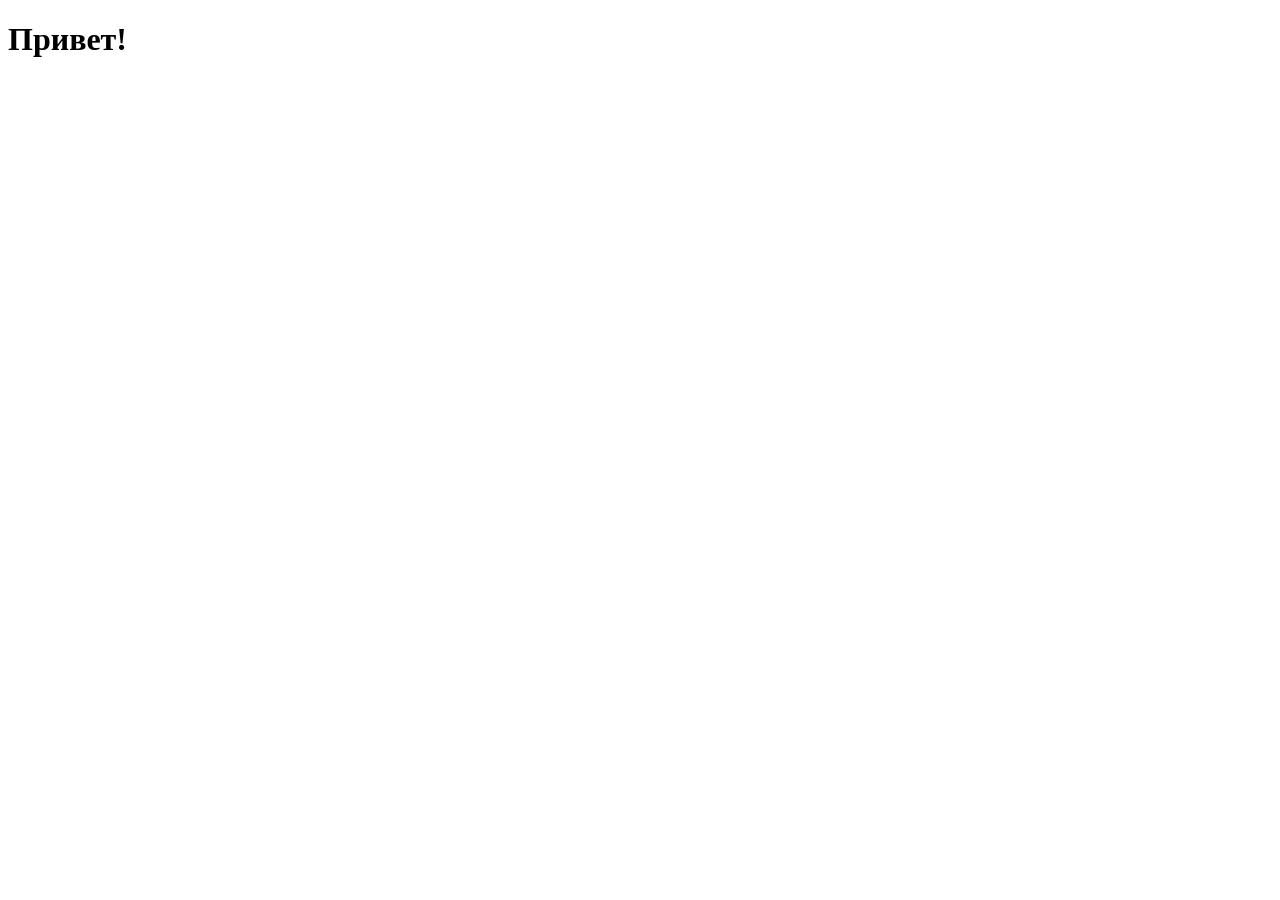
==== index.html @ 642281ea "first commit" ====
<!DOCTYPE html>
<html lang="ru">
<head>
    <meta charset="UTF-8">
    <meta name="viewport" content="width=device-width, initial-scale=1.0">
    <title>Привет!</title>
</head>
<body>
    <h1>Привет!</h1>
</body>
</html>
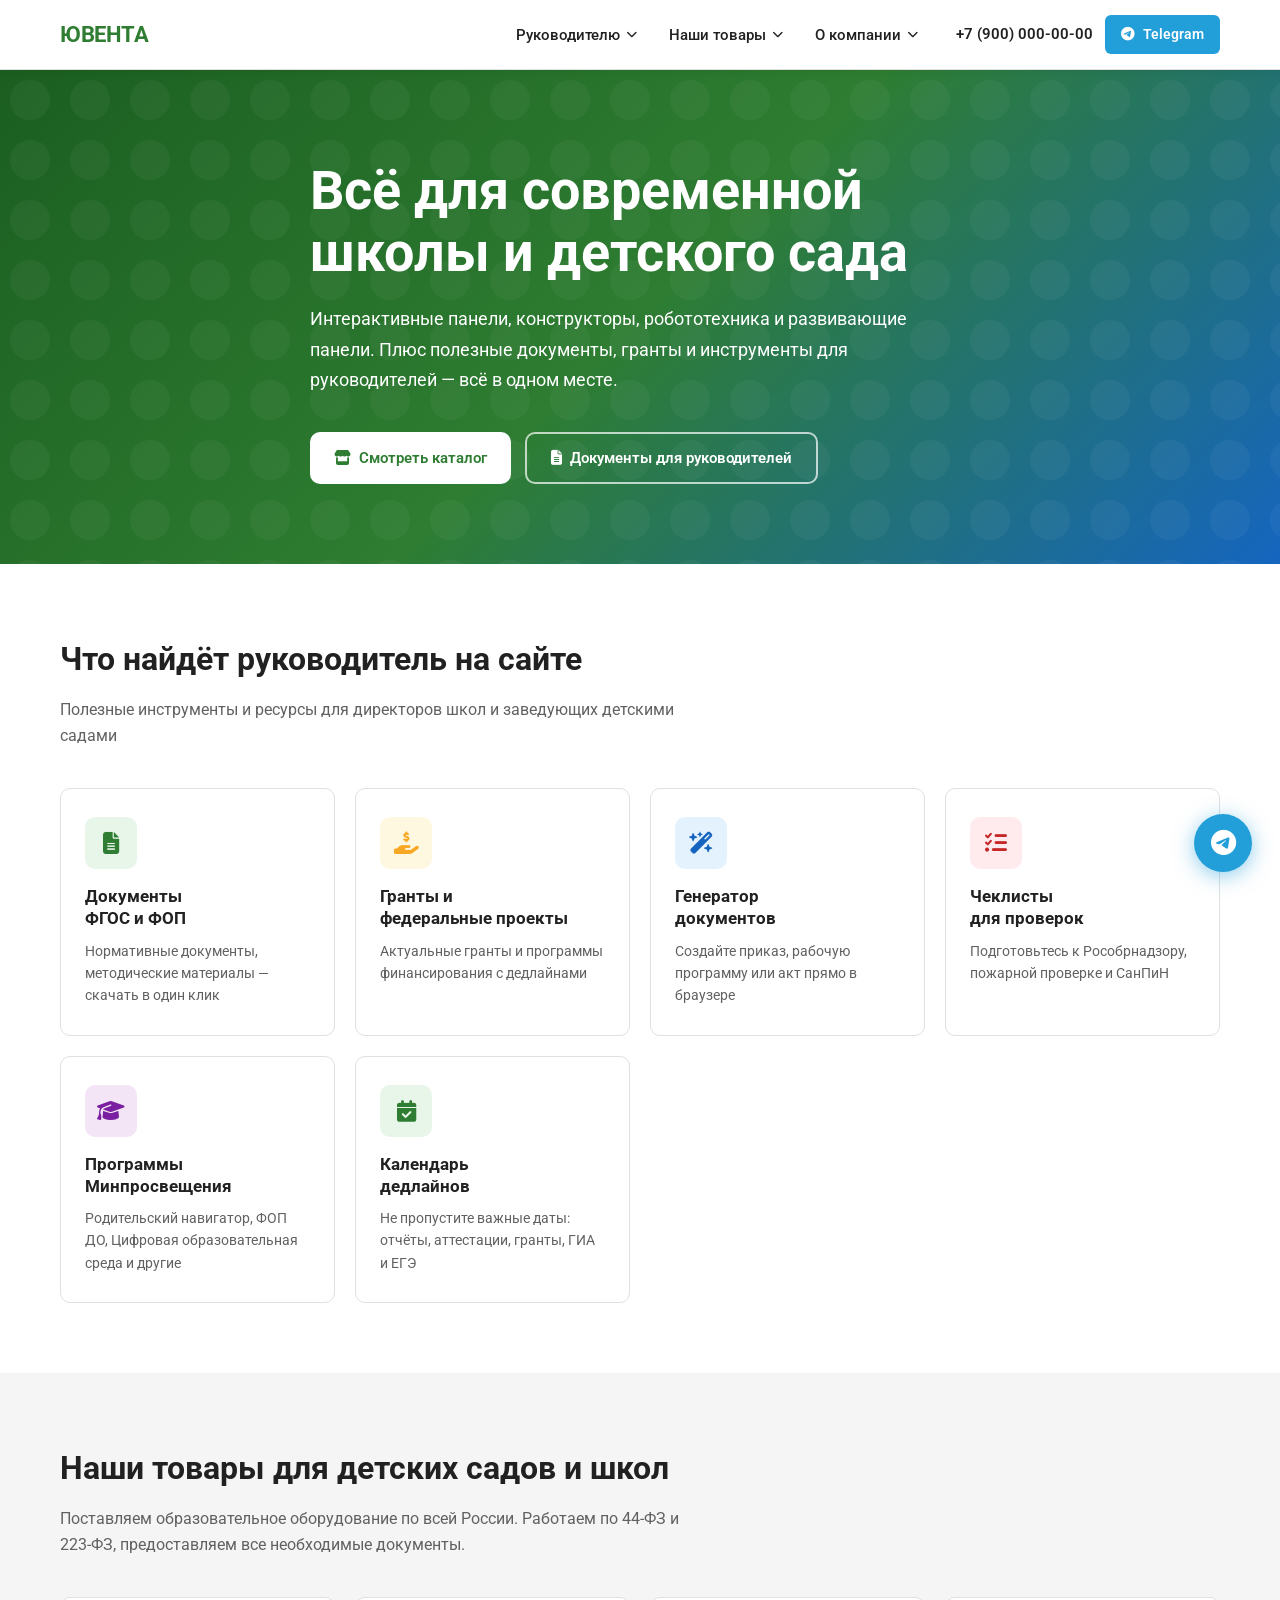
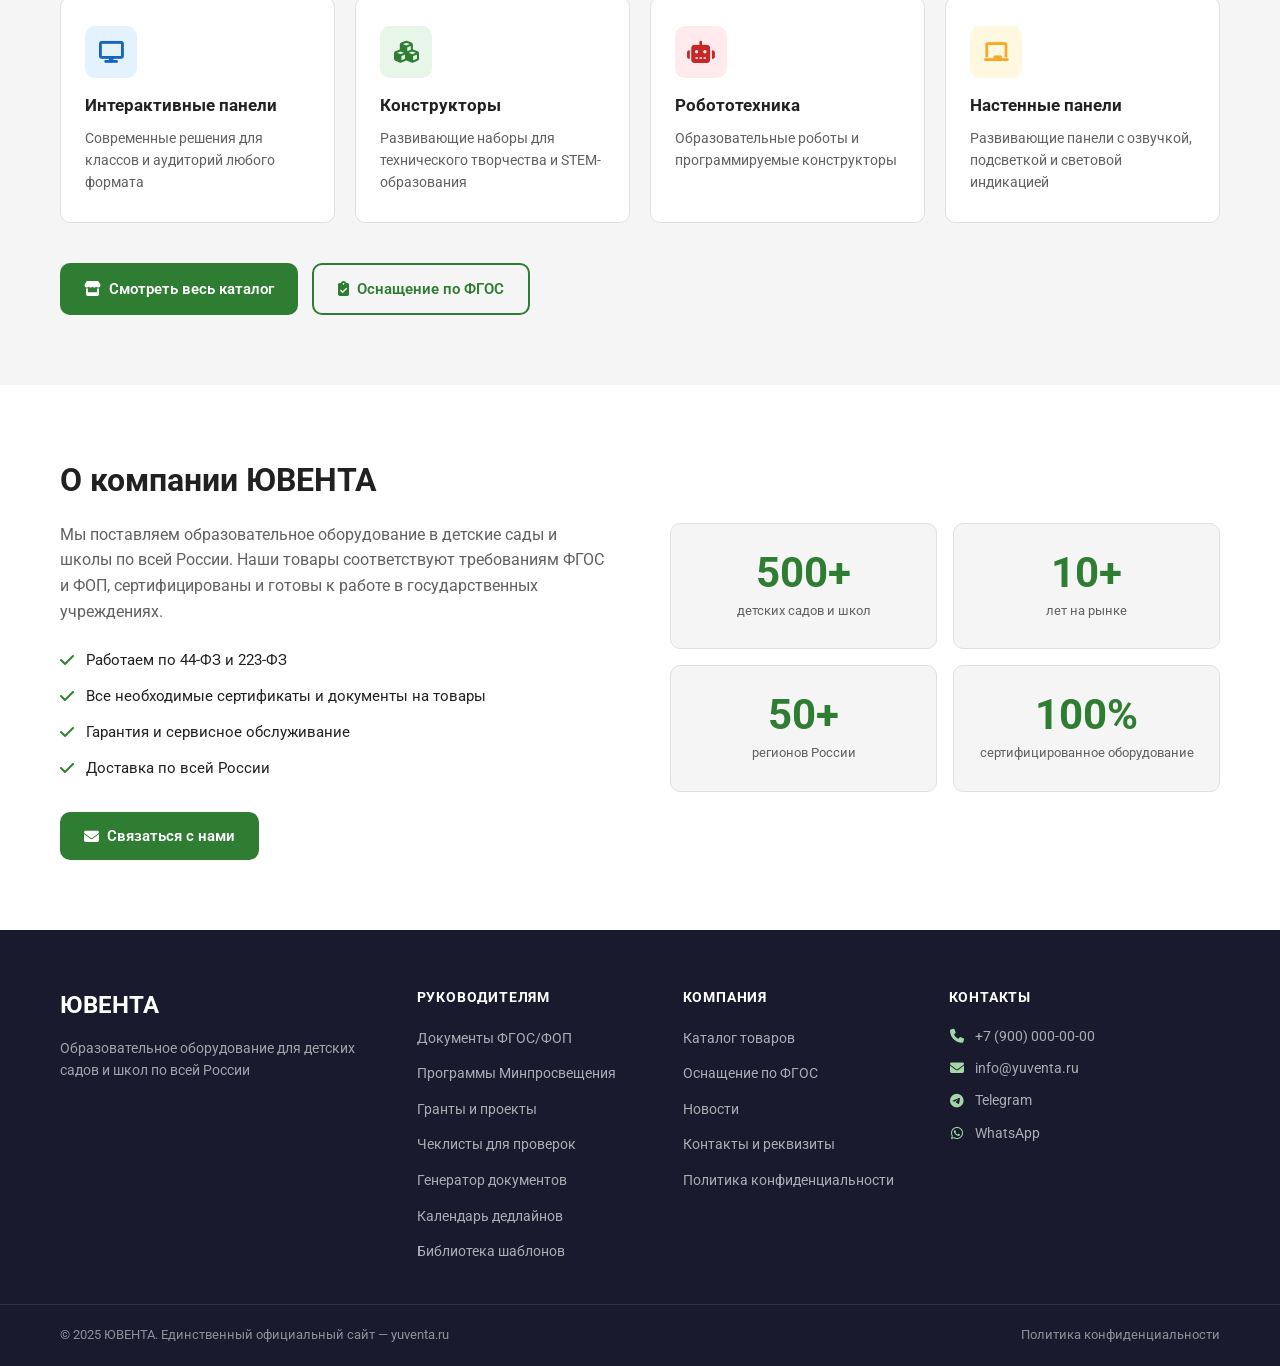
==== commit 54fa8863: "Build site foundation: styles, scripts, main pages and data - css/style.css: full design system with" ====
--- a/index.html
+++ b/index.html
@@ -1,11 +1,316 @@
 <!DOCTYPE html>
 <html lang="ru">
 <head>
-    <meta charset="UTF-8">
-    <meta name="viewport" content="width=device-width, initial-scale=1.0">
-    <title>Привет!</title>
+  <meta charset="UTF-8">
+  <meta name="viewport" content="width=device-width, initial-scale=1.0">
+  <title>ЮВЕНТА — образовательное оборудование для школ и детских садов</title>
+  <meta name="description" content="Интерактивные панели, конструкторы, робототехника и настенные панели для детских садов и школ. Полезные документы по ФГОС и ФОП, гранты, инструменты для руководителей.">
+
+  <!-- Google Fonts -->
+  <link rel="preconnect" href="https://fonts.googleapis.com">
+  <link rel="preconnect" href="https://fonts.gstatic.com" crossorigin>
+  <link href="https://fonts.googleapis.com/css2?family=Roboto:wght@400;500;700&display=swap" rel="stylesheet">
+
+  <!-- Font Awesome 6.5.1 -->
+  <!-- TODO: добавить integrity-хэш из https://www.srihash.org/ перед публикацией -->
+  <link rel="stylesheet" href="https://cdnjs.cloudflare.com/ajax/libs/font-awesome/6.5.1/css/all.min.css" crossorigin="anonymous">
+
+  <link rel="stylesheet" href="css/style.css">
+  <link rel="icon" href="favicon.ico">
 </head>
 <body>
-    <h1>Привет!</h1>
+
+  <!-- ═══ ШАПКА ═══ -->
+  <header class="header">
+    <div class="container header__inner">
+
+      <a href="index.html" class="logo">
+        <!-- Если SVG ещё нет — показываем текст -->
+        <span class="logo__text">ЮВЕНТА</span>
+      </a>
+
+      <nav class="nav" id="nav" aria-label="Основная навигация">
+        <ul class="nav__list">
+
+          <li class="nav__item nav__item--dropdown">
+            <a href="#" class="nav__link" aria-haspopup="true">
+              Руководителю <i class="fa-solid fa-chevron-down"></i>
+            </a>
+            <ul class="dropdown">
+              <li><a href="documents.html"><i class="fa-solid fa-file-lines fa-fw"></i> Документы (ФГОС, ФОП)</a></li>
+              <li><a href="programs.html"><i class="fa-solid fa-graduation-cap fa-fw"></i> Программы Минпросвещения</a></li>
+              <li><a href="grants.html"><i class="fa-solid fa-hand-holding-dollar fa-fw"></i> Гранты и федеральные проекты</a></li>
+              <li><a href="deadlines.html"><i class="fa-solid fa-calendar-check fa-fw"></i> Календарь дедлайнов</a></li>
+              <li><a href="checklists.html"><i class="fa-solid fa-list-check fa-fw"></i> Чеклисты для проверок</a></li>
+              <li><a href="templates.html"><i class="fa-solid fa-folder-open fa-fw"></i> Библиотека шаблонов</a></li>
+              <li><a href="generator.html"><i class="fa-solid fa-wand-magic-sparkles fa-fw"></i> Генератор документов</a></li>
+            </ul>
+          </li>
+
+          <li class="nav__item nav__item--dropdown">
+            <a href="#" class="nav__link" aria-haspopup="true">
+              Наши товары <i class="fa-solid fa-chevron-down"></i>
+            </a>
+            <ul class="dropdown">
+              <li><a href="catalog.html"><i class="fa-solid fa-store fa-fw"></i> Каталог товаров</a></li>
+              <li><a href="fgos-equipment.html"><i class="fa-solid fa-clipboard-check fa-fw"></i> Оснащение по ФГОС</a></li>
+            </ul>
+          </li>
+
+          <li class="nav__item nav__item--dropdown">
+            <a href="#" class="nav__link" aria-haspopup="true">
+              О компании <i class="fa-solid fa-chevron-down"></i>
+            </a>
+            <ul class="dropdown">
+              <li><a href="news.html"><i class="fa-solid fa-newspaper fa-fw"></i> Новости</a></li>
+              <li><a href="contacts.html"><i class="fa-solid fa-address-card fa-fw"></i> Контакты</a></li>
+            </ul>
+          </li>
+
+        </ul>
+      </nav>
+
+      <div class="header__contacts">
+        <a href="tel:+79000000000" class="header__phone">+7 (900) 000-00-00</a>
+        <a href="https://t.me/yuventa" class="btn btn--tg" target="_blank" rel="noopener noreferrer">
+          <i class="fa-brands fa-telegram"></i> Telegram
+        </a>
+      </div>
+
+      <button class="burger" id="burger" aria-label="Открыть меню" aria-expanded="false">
+        <span></span><span></span><span></span>
+      </button>
+
+    </div>
+  </header>
+
+  <!-- ═══ HERO ═══ -->
+  <section class="hero">
+    <div class="container hero__inner">
+      <h1 class="hero__title">Всё для современной<br>школы и детского сада</h1>
+      <p class="hero__subtitle">
+        Интерактивные панели, конструкторы, робототехника и развивающие панели.
+        Плюс полезные документы, гранты и инструменты для руководителей — всё в одном месте.
+      </p>
+      <div class="hero__btns">
+        <a href="catalog.html" class="btn btn--primary">
+          <i class="fa-solid fa-store"></i> Смотреть каталог
+        </a>
+        <a href="documents.html" class="btn btn--outline">
+          <i class="fa-solid fa-file-lines"></i> Документы для руководителей
+        </a>
+      </div>
+    </div>
+  </section>
+
+  <!-- ═══ БЫСТРЫЙ ДОСТУП ═══ -->
+  <section class="section">
+    <div class="container">
+      <h2 class="section__title">Что найдёт руководитель на сайте</h2>
+      <p class="section__subtitle">Полезные инструменты и ресурсы для директоров школ и заведующих детскими садами</p>
+
+      <div class="cards-grid">
+
+        <a href="documents.html" class="card card--link">
+          <div class="card__icon" style="background: #E8F5E9;">
+            <i class="fa-solid fa-file-lines" style="color: #2E7D32;"></i>
+          </div>
+          <h3 class="card__title">Документы<br>ФГОС и ФОП</h3>
+          <p class="card__text">Нормативные документы, методические материалы — скачать в один клик</p>
+        </a>
+
+        <a href="grants.html" class="card card--link">
+          <div class="card__icon" style="background: #FFF8E1;">
+            <i class="fa-solid fa-hand-holding-dollar" style="color: #F9A825;"></i>
+          </div>
+          <h3 class="card__title">Гранты и<br>федеральные проекты</h3>
+          <p class="card__text">Актуальные гранты и программы финансирования с дедлайнами</p>
+        </a>
+
+        <a href="generator.html" class="card card--link">
+          <div class="card__icon" style="background: #E3F2FD;">
+            <i class="fa-solid fa-wand-magic-sparkles" style="color: #1565C0;"></i>
+          </div>
+          <h3 class="card__title">Генератор<br>документов</h3>
+          <p class="card__text">Создайте приказ, рабочую программу или акт прямо в браузере</p>
+        </a>
+
+        <a href="checklists.html" class="card card--link">
+          <div class="card__icon" style="background: #FFEBEE;">
+            <i class="fa-solid fa-list-check" style="color: #C62828;"></i>
+          </div>
+          <h3 class="card__title">Чеклисты<br>для проверок</h3>
+          <p class="card__text">Подготовьтесь к Рособрнадзору, пожарной проверке и СанПиН</p>
+        </a>
+
+        <a href="programs.html" class="card card--link">
+          <div class="card__icon" style="background: #F3E5F5;">
+            <i class="fa-solid fa-graduation-cap" style="color: #7B1FA2;"></i>
+          </div>
+          <h3 class="card__title">Программы<br>Минпросвещения</h3>
+          <p class="card__text">Родительский навигатор, ФОП ДО, Цифровая образовательная среда и другие</p>
+        </a>
+
+        <a href="deadlines.html" class="card card--link">
+          <div class="card__icon" style="background: #E8F5E9;">
+            <i class="fa-solid fa-calendar-check" style="color: #2E7D32;"></i>
+          </div>
+          <h3 class="card__title">Календарь<br>дедлайнов</h3>
+          <p class="card__text">Не пропустите важные даты: отчёты, аттестации, гранты, ГИА и ЕГЭ</p>
+        </a>
+
+      </div>
+    </div>
+  </section>
+
+  <!-- ═══ НАШИ ТОВАРЫ ═══ -->
+  <section class="section section--gray">
+    <div class="container">
+      <h2 class="section__title">Наши товары для детских садов и школ</h2>
+      <p class="section__subtitle">Поставляем образовательное оборудование по всей России. Работаем по 44-ФЗ и 223-ФЗ, предоставляем все необходимые документы.</p>
+
+      <div class="cards-grid cards-grid--4">
+
+        <div class="card">
+          <div class="card__icon" style="background: #E3F2FD;">
+            <i class="fa-solid fa-display" style="color: #1565C0;"></i>
+          </div>
+          <h3 class="card__title">Интерактивные панели</h3>
+          <p class="card__text">Современные решения для классов и аудиторий любого формата</p>
+        </div>
+
+        <div class="card">
+          <div class="card__icon" style="background: #E8F5E9;">
+            <i class="fa-solid fa-cubes" style="color: #2E7D32;"></i>
+          </div>
+          <h3 class="card__title">Конструкторы</h3>
+          <p class="card__text">Развивающие наборы для технического творчества и STEM-образования</p>
+        </div>
+
+        <div class="card">
+          <div class="card__icon" style="background: #FFEBEE;">
+            <i class="fa-solid fa-robot" style="color: #C62828;"></i>
+          </div>
+          <h3 class="card__title">Робототехника</h3>
+          <p class="card__text">Образовательные роботы и программируемые конструкторы</p>
+        </div>
+
+        <div class="card">
+          <div class="card__icon" style="background: #FFF8E1;">
+            <i class="fa-solid fa-chalkboard" style="color: #F9A825;"></i>
+          </div>
+          <h3 class="card__title">Настенные панели</h3>
+          <p class="card__text">Развивающие панели с озвучкой, подсветкой и световой индикацией</p>
+        </div>
+
+      </div>
+
+      <div class="section__cta">
+        <a href="catalog.html" class="btn btn--primary">
+          <i class="fa-solid fa-store"></i> Смотреть весь каталог
+        </a>
+        <a href="fgos-equipment.html" class="btn btn--outline">
+          <i class="fa-solid fa-clipboard-check"></i> Оснащение по ФГОС
+        </a>
+      </div>
+    </div>
+  </section>
+
+  <!-- ═══ О КОМПАНИИ ═══ -->
+  <section class="section" id="about">
+    <div class="container about-grid">
+
+      <div class="about-grid__text">
+        <h2 class="section__title">О компании ЮВЕНТА</h2>
+        <p>Мы поставляем образовательное оборудование в детские сады и школы по всей России. Наши товары соответствуют требованиям ФГОС и ФОП, сертифицированы и готовы к работе в государственных учреждениях.</p>
+        <ul class="about-list">
+          <li><i class="fa-solid fa-check" style="color: #2E7D32;"></i> Работаем по 44-ФЗ и 223-ФЗ</li>
+          <li><i class="fa-solid fa-check" style="color: #2E7D32;"></i> Все необходимые сертификаты и документы на товары</li>
+          <li><i class="fa-solid fa-check" style="color: #2E7D32;"></i> Гарантия и сервисное обслуживание</li>
+          <li><i class="fa-solid fa-check" style="color: #2E7D32;"></i> Доставка по всей России</li>
+        </ul>
+        <a href="contacts.html" class="btn btn--primary">
+          <i class="fa-solid fa-envelope"></i> Связаться с нами
+        </a>
+      </div>
+
+      <div class="about-grid__stats">
+        <div class="stat-card card">
+          <div class="stat-card__number">500+</div>
+          <div class="stat-card__label">детских садов и школ</div>
+        </div>
+        <div class="stat-card card">
+          <div class="stat-card__number">10+</div>
+          <div class="stat-card__label">лет на рынке</div>
+        </div>
+        <div class="stat-card card">
+          <div class="stat-card__number">50+</div>
+          <div class="stat-card__label">регионов России</div>
+        </div>
+        <div class="stat-card card">
+          <div class="stat-card__number">100%</div>
+          <div class="stat-card__label">сертифицированное оборудование</div>
+        </div>
+      </div>
+
+    </div>
+  </section>
+
+  <!-- ═══ ПОДВАЛ ═══ -->
+  <footer class="footer">
+    <div class="container footer__inner">
+
+      <div class="footer__col">
+        <div style="font-size: 24px; font-weight: 700; color: #fff; margin-bottom: 12px;">ЮВЕНТА</div>
+        <p class="footer__desc">Образовательное оборудование для детских садов и школ по всей России</p>
+      </div>
+
+      <div class="footer__col">
+        <h4 class="footer__heading">Руководителям</h4>
+        <ul class="footer__links">
+          <li><a href="documents.html">Документы ФГОС/ФОП</a></li>
+          <li><a href="programs.html">Программы Минпросвещения</a></li>
+          <li><a href="grants.html">Гранты и проекты</a></li>
+          <li><a href="checklists.html">Чеклисты для проверок</a></li>
+          <li><a href="generator.html">Генератор документов</a></li>
+          <li><a href="deadlines.html">Календарь дедлайнов</a></li>
+          <li><a href="templates.html">Библиотека шаблонов</a></li>
+        </ul>
+      </div>
+
+      <div class="footer__col">
+        <h4 class="footer__heading">Компания</h4>
+        <ul class="footer__links">
+          <li><a href="catalog.html">Каталог товаров</a></li>
+          <li><a href="fgos-equipment.html">Оснащение по ФГОС</a></li>
+          <li><a href="news.html">Новости</a></li>
+          <li><a href="contacts.html">Контакты и реквизиты</a></li>
+          <li><a href="policy.html">Политика конфиденциальности</a></li>
+        </ul>
+      </div>
+
+      <div class="footer__col">
+        <h4 class="footer__heading">Контакты</h4>
+        <p><i class="fa-solid fa-phone"></i> <a href="tel:+79000000000">+7 (900) 000-00-00</a></p>
+        <p><i class="fa-solid fa-envelope"></i> <a href="mailto:info@yuventa.ru">info@yuventa.ru</a></p>
+        <p><i class="fa-brands fa-telegram"></i> <a href="https://t.me/yuventa" target="_blank" rel="noopener noreferrer">Telegram</a></p>
+        <p><i class="fa-brands fa-whatsapp"></i> <a href="https://wa.me/79000000000" target="_blank" rel="noopener noreferrer">WhatsApp</a></p>
+      </div>
+
+    </div>
+    <div class="footer__bottom">
+      <div class="container footer__bottom-inner">
+        <p>© 2025 ЮВЕНТА. Единственный официальный сайт — yuventa.ru</p>
+        <a href="policy.html">Политика конфиденциальности</a>
+      </div>
+    </div>
+  </footer>
+
+  <!-- Плавающая кнопка Telegram -->
+  <a href="https://t.me/yuventa" class="float-btn" target="_blank" rel="noopener noreferrer" aria-label="Написать в Telegram">
+    <i class="fa-brands fa-telegram"></i>
+  </a>
+
+  <script src="js/nav.js"></script>
 </body>
 </html>
--- a/css/style.css
+++ b/css/style.css
@@ -0,0 +1,702 @@
+/* ═══════════════════════════════════════════════════
+   ЮВЕНТА — Общие стили
+   ═══════════════════════════════════════════════════ */
+
+/* ─── CSS-переменные ─── */
+:root {
+  --green:        #2E7D32;
+  --green-light:  #E8F5E9;
+  --red:          #C62828;
+  --red-light:    #FFEBEE;
+  --yellow:       #F9A825;
+  --yellow-light: #FFF8E1;
+  --blue:         #1565C0;
+  --blue-light:   #E3F2FD;
+  --purple-light: #F3E5F5;
+  --purple:       #7B1FA2;
+
+  --white:        #FFFFFF;
+  --bg:           #F5F5F5;
+  --text:         #212121;
+  --text-light:   #616161;
+  --border:       #E0E0E0;
+
+  --font:         'Roboto', sans-serif;
+  --radius:       10px;
+  --radius-sm:    6px;
+  --shadow:       0 2px 10px rgba(0, 0, 0, 0.08);
+  --shadow-hover: 0 8px 28px rgba(0, 0, 0, 0.14);
+  --transition:   0.22s ease;
+  --max-width:    1200px;
+  --header-h:     70px;
+}
+
+/* ─── Reset ─── */
+*, *::before, *::after { box-sizing: border-box; margin: 0; padding: 0; }
+html { scroll-behavior: smooth; }
+body {
+  font-family: var(--font);
+  font-size: 16px;
+  line-height: 1.6;
+  color: var(--text);
+  background: var(--white);
+}
+img { max-width: 100%; display: block; }
+a { color: inherit; text-decoration: none; }
+ul { list-style: none; }
+button { cursor: pointer; border: none; background: none; font: inherit; }
+
+/* ─── Контейнер ─── */
+.container {
+  max-width: var(--max-width);
+  margin: 0 auto;
+  padding: 0 20px;
+}
+
+/* ═══════════════════════════════════════════════════
+   ШАПКА
+   ═══════════════════════════════════════════════════ */
+.header {
+  position: sticky;
+  top: 0;
+  z-index: 1000;
+  height: var(--header-h);
+  background: var(--white);
+  border-bottom: 1px solid var(--border);
+  box-shadow: 0 2px 8px rgba(0,0,0,0.06);
+}
+
+.header__inner {
+  display: flex;
+  align-items: center;
+  gap: 24px;
+  height: 100%;
+}
+
+/* Логотип */
+.logo { display: flex; align-items: center; flex-shrink: 0; }
+.logo__img { height: 44px; width: auto; }
+.logo__text {
+  font-size: 22px;
+  font-weight: 700;
+  color: var(--green);
+  letter-spacing: -0.5px;
+}
+
+/* Навигация */
+.nav { margin-left: auto; }
+.nav__list { display: flex; gap: 4px; align-items: center; }
+
+.nav__item { position: relative; }
+
+.nav__link {
+  display: flex;
+  align-items: center;
+  gap: 6px;
+  padding: 8px 14px;
+  border-radius: var(--radius-sm);
+  font-weight: 500;
+  font-size: 15px;
+  color: var(--text);
+  transition: background var(--transition), color var(--transition);
+  white-space: nowrap;
+}
+.nav__link:hover,
+.nav__item:hover > .nav__link { background: var(--bg); color: var(--green); }
+.nav__link i { font-size: 11px; transition: transform var(--transition); }
+.nav__item:hover > .nav__link i { transform: rotate(180deg); }
+
+/* Выпадающее меню */
+.dropdown {
+  display: none;
+  position: absolute;
+  top: calc(100% + 6px);
+  left: 0;
+  min-width: 230px;
+  background: var(--white);
+  border: 1px solid var(--border);
+  border-radius: var(--radius);
+  box-shadow: var(--shadow-hover);
+  padding: 6px 0;
+  z-index: 100;
+}
+.nav__item:hover .dropdown { display: block; }
+
+.dropdown li a {
+  display: block;
+  padding: 10px 18px;
+  font-size: 14px;
+  color: var(--text);
+  transition: background var(--transition), color var(--transition);
+}
+.dropdown li a:hover { background: var(--green-light); color: var(--green); }
+
+/* Контакты в шапке */
+.header__contacts {
+  display: flex;
+  align-items: center;
+  gap: 12px;
+  flex-shrink: 0;
+}
+.header__phone {
+  font-weight: 600;
+  font-size: 15px;
+  color: var(--text);
+  white-space: nowrap;
+  transition: color var(--transition);
+}
+.header__phone:hover { color: var(--green); }
+
+/* Бургер */
+.burger {
+  display: none;
+  flex-direction: column;
+  gap: 5px;
+  padding: 6px;
+  margin-left: auto;
+}
+.burger span {
+  display: block;
+  width: 24px;
+  height: 2px;
+  background: var(--text);
+  border-radius: 2px;
+  transition: var(--transition);
+}
+.burger.active span:nth-child(1) { transform: translateY(7px) rotate(45deg); }
+.burger.active span:nth-child(2) { opacity: 0; }
+.burger.active span:nth-child(3) { transform: translateY(-7px) rotate(-45deg); }
+
+/* ═══════════════════════════════════════════════════
+   КНОПКИ
+   ═══════════════════════════════════════════════════ */
+.btn {
+  display: inline-flex;
+  align-items: center;
+  gap: 8px;
+  padding: 12px 24px;
+  border-radius: var(--radius);
+  font-weight: 600;
+  font-size: 15px;
+  transition: all var(--transition);
+  cursor: pointer;
+  white-space: nowrap;
+}
+
+.btn--primary {
+  background: var(--green);
+  color: var(--white);
+}
+.btn--primary:hover { background: #1B5E20; box-shadow: 0 4px 16px rgba(46,125,50,0.35); }
+
+.btn--outline {
+  border: 2px solid var(--green);
+  color: var(--green);
+  background: transparent;
+}
+.btn--outline:hover { background: var(--green-light); }
+
+.btn--red {
+  background: var(--red);
+  color: var(--white);
+}
+.btn--red:hover { background: #B71C1C; box-shadow: 0 4px 16px rgba(198,40,40,0.35); }
+
+.btn--tg {
+  background: #229ED9;
+  color: var(--white);
+  padding: 8px 16px;
+  font-size: 14px;
+  border-radius: var(--radius-sm);
+}
+.btn--tg:hover { background: #1A7FAD; }
+
+/* ═══════════════════════════════════════════════════
+   HERO
+   ═══════════════════════════════════════════════════ */
+.hero {
+  background: linear-gradient(135deg, #1B5E20 0%, #2E7D32 50%, #1565C0 100%);
+  color: var(--white);
+  padding: 90px 0 80px;
+  overflow: hidden;
+  position: relative;
+}
+
+.hero::before {
+  content: '';
+  position: absolute;
+  inset: 0;
+  background: url("data:image/svg+xml,%3Csvg width='60' height='60' viewBox='0 0 60 60' xmlns='http://www.w3.org/2000/svg'%3E%3Cg fill='none' fill-rule='evenodd'%3E%3Cg fill='%23ffffff' fill-opacity='0.04'%3E%3Ccircle cx='30' cy='30' r='20'/%3E%3C/g%3E%3C/g%3E%3C/svg%3E");
+  pointer-events: none;
+}
+
+.hero__inner { position: relative; max-width: 700px; }
+
+.hero__title {
+  font-size: clamp(32px, 5vw, 54px);
+  font-weight: 700;
+  line-height: 1.15;
+  margin-bottom: 20px;
+  animation: fadeSlideUp 0.6s ease forwards;
+}
+
+.hero__subtitle {
+  font-size: 18px;
+  line-height: 1.7;
+  opacity: 0.9;
+  margin-bottom: 36px;
+  animation: fadeSlideUp 0.6s ease 0.2s forwards;
+  opacity: 0;
+}
+
+.hero__btns {
+  display: flex;
+  gap: 14px;
+  flex-wrap: wrap;
+  animation: fadeSlideUp 0.6s ease 0.4s forwards;
+  opacity: 0;
+}
+
+.hero__btns .btn--primary {
+  background: var(--white);
+  color: var(--green);
+}
+.hero__btns .btn--primary:hover {
+  background: var(--green-light);
+  box-shadow: 0 4px 16px rgba(255,255,255,0.3);
+}
+.hero__btns .btn--outline {
+  border-color: rgba(255,255,255,0.7);
+  color: var(--white);
+}
+.hero__btns .btn--outline:hover {
+  background: rgba(255,255,255,0.12);
+  border-color: var(--white);
+}
+
+/* ═══════════════════════════════════════════════════
+   СЕКЦИИ
+   ═══════════════════════════════════════════════════ */
+.section { padding: 70px 0; }
+.section--gray { background: var(--bg); }
+
+.section__title {
+  font-size: clamp(22px, 3.5vw, 32px);
+  font-weight: 700;
+  margin-bottom: 12px;
+  color: var(--text);
+}
+.section__subtitle {
+  font-size: 16px;
+  color: var(--text-light);
+  margin-bottom: 40px;
+  max-width: 640px;
+}
+.section__title + .cards-grid { margin-top: 36px; }
+.section__title + .section__subtitle + .cards-grid { margin-top: 0; }
+
+.section__cta {
+  display: flex;
+  gap: 14px;
+  flex-wrap: wrap;
+  margin-top: 40px;
+}
+
+/* ═══════════════════════════════════════════════════
+   КАРТОЧКИ
+   ═══════════════════════════════════════════════════ */
+.cards-grid {
+  display: grid;
+  grid-template-columns: repeat(auto-fill, minmax(260px, 1fr));
+  gap: 20px;
+}
+.cards-grid--4 {
+  grid-template-columns: repeat(auto-fill, minmax(220px, 1fr));
+}
+
+.card {
+  background: var(--white);
+  border: 1px solid var(--border);
+  border-radius: var(--radius);
+  padding: 28px 24px;
+  transition: transform var(--transition), box-shadow var(--transition), border-color var(--transition);
+
+  /* Анимация появления при скролле */
+  opacity: 0;
+  transform: translateY(24px);
+}
+.card.visible {
+  opacity: 1;
+  transform: translateY(0);
+  transition: opacity 0.5s ease, transform 0.5s ease;
+}
+.card:hover {
+  transform: translateY(-5px);
+  box-shadow: var(--shadow-hover);
+  border-color: transparent;
+}
+
+.card--link { display: block; cursor: pointer; }
+.card--link:hover .card__title { color: var(--green); }
+
+.card__icon {
+  width: 52px;
+  height: 52px;
+  border-radius: var(--radius);
+  display: flex;
+  align-items: center;
+  justify-content: center;
+  font-size: 22px;
+  margin-bottom: 16px;
+  background: var(--bg);
+}
+
+.card__title {
+  font-size: 17px;
+  font-weight: 700;
+  margin-bottom: 10px;
+  line-height: 1.3;
+  transition: color var(--transition);
+}
+
+.card__text {
+  font-size: 14px;
+  color: var(--text-light);
+  line-height: 1.6;
+}
+
+/* ═══════════════════════════════════════════════════
+   О КОМПАНИИ
+   ═══════════════════════════════════════════════════ */
+.about-grid {
+  display: grid;
+  grid-template-columns: 1fr 1fr;
+  gap: 60px;
+  align-items: center;
+}
+.about-grid__text .section__title { margin-bottom: 16px; }
+.about-grid__text p { color: var(--text-light); margin-bottom: 24px; }
+
+.about-list { margin-bottom: 32px; display: flex; flex-direction: column; gap: 12px; }
+.about-list li { display: flex; align-items: center; gap: 12px; font-size: 15px; }
+.about-list li i { font-size: 16px; flex-shrink: 0; }
+
+.about-grid__stats {
+  display: grid;
+  grid-template-columns: 1fr 1fr;
+  gap: 16px;
+}
+
+.stat-card {
+  background: var(--bg);
+  border-radius: var(--radius);
+  padding: 28px 20px;
+  text-align: center;
+  border: 1px solid var(--border);
+}
+.stat-card__number {
+  font-size: 42px;
+  font-weight: 700;
+  color: var(--green);
+  line-height: 1;
+  margin-bottom: 8px;
+}
+.stat-card__label { font-size: 13px; color: var(--text-light); line-height: 1.4; }
+
+/* ═══════════════════════════════════════════════════
+   СТРАНИЦА — ШАПКА
+   ═══════════════════════════════════════════════════ */
+.page-hero {
+  background: linear-gradient(135deg, var(--green) 0%, #1B5E20 100%);
+  color: var(--white);
+  padding: 48px 0;
+}
+.page-hero--blue { background: linear-gradient(135deg, var(--blue) 0%, #0D47A1 100%); }
+.page-hero--red  { background: linear-gradient(135deg, var(--red) 0%, #B71C1C 100%); }
+.page-hero--yellow { background: linear-gradient(135deg, #F57F17 0%, var(--yellow) 100%); }
+
+.page-hero__title { font-size: clamp(24px, 4vw, 38px); font-weight: 700; margin-bottom: 10px; }
+.page-hero__subtitle { font-size: 16px; opacity: 0.88; max-width: 560px; }
+
+/* ═══════════════════════════════════════════════════
+   ФИЛЬТРЫ
+   ═══════════════════════════════════════════════════ */
+.filters {
+  display: flex;
+  gap: 8px;
+  flex-wrap: wrap;
+  margin-bottom: 32px;
+}
+.filter-btn {
+  padding: 8px 18px;
+  border-radius: 20px;
+  font-size: 14px;
+  font-weight: 500;
+  border: 1.5px solid var(--border);
+  color: var(--text-light);
+  background: var(--white);
+  transition: all var(--transition);
+}
+.filter-btn:hover { border-color: var(--green); color: var(--green); }
+.filter-btn.active {
+  background: var(--green);
+  border-color: var(--green);
+  color: var(--white);
+}
+
+/* Поиск */
+.search-box {
+  position: relative;
+  max-width: 420px;
+  margin-bottom: 28px;
+}
+.search-box input {
+  width: 100%;
+  padding: 12px 16px 12px 44px;
+  border: 1.5px solid var(--border);
+  border-radius: var(--radius);
+  font-size: 15px;
+  font-family: var(--font);
+  outline: none;
+  transition: border-color var(--transition);
+}
+.search-box input:focus { border-color: var(--green); }
+.search-box i {
+  position: absolute;
+  left: 14px;
+  top: 50%;
+  transform: translateY(-50%);
+  color: var(--text-light);
+}
+
+/* ═══════════════════════════════════════════════════
+   ФОРМА
+   ═══════════════════════════════════════════════════ */
+.form { display: flex; flex-direction: column; gap: 16px; }
+
+.form__group { display: flex; flex-direction: column; gap: 6px; }
+.form__group label { font-size: 14px; font-weight: 500; color: var(--text); }
+
+.form__group input,
+.form__group select,
+.form__group textarea {
+  padding: 12px 14px;
+  border: 1.5px solid var(--border);
+  border-radius: var(--radius-sm);
+  font-size: 15px;
+  font-family: var(--font);
+  outline: none;
+  transition: border-color var(--transition);
+  background: var(--white);
+}
+.form__group input:focus,
+.form__group select:focus,
+.form__group textarea:focus { border-color: var(--green); }
+.form__group textarea { resize: vertical; min-height: 100px; }
+
+.form__consent { font-size: 13px; color: var(--text-light); }
+.form__consent a { color: var(--green); text-decoration: underline; }
+.form__consent label { display: flex; align-items: flex-start; gap: 10px; cursor: pointer; }
+.form__consent input[type="checkbox"] { margin-top: 3px; flex-shrink: 0; accent-color: var(--green); }
+
+/* ═══════════════════════════════════════════════════
+   ПРОГРЕСС-БАР
+   ═══════════════════════════════════════════════════ */
+.progress-bar {
+  background: var(--border);
+  border-radius: 20px;
+  height: 10px;
+  overflow: hidden;
+  margin-bottom: 8px;
+}
+.progress-bar__fill {
+  height: 100%;
+  background: linear-gradient(90deg, var(--green), #66BB6A);
+  border-radius: 20px;
+  transition: width 0.4s ease;
+}
+.progress-label { font-size: 13px; color: var(--text-light); }
+
+/* ═══════════════════════════════════════════════════
+   ТЕГИ / БЕЙДЖИ
+   ═══════════════════════════════════════════════════ */
+.badge {
+  display: inline-block;
+  padding: 3px 10px;
+  border-radius: 12px;
+  font-size: 12px;
+  font-weight: 600;
+  text-transform: uppercase;
+  letter-spacing: 0.3px;
+}
+.badge--green  { background: var(--green-light);  color: var(--green); }
+.badge--red    { background: var(--red-light);    color: var(--red); }
+.badge--yellow { background: var(--yellow-light); color: #E65100; }
+.badge--blue   { background: var(--blue-light);   color: var(--blue); }
+
+/* ═══════════════════════════════════════════════════
+   ПОДВАЛ
+   ═══════════════════════════════════════════════════ */
+.footer {
+  background: #1A1A2E;
+  color: rgba(255,255,255,0.85);
+  margin-top: auto;
+}
+
+.footer__inner {
+  display: grid;
+  grid-template-columns: 1.4fr 1fr 1fr 1.2fr;
+  gap: 40px;
+  padding: 56px 20px 40px;
+}
+
+.footer__logo { height: 40px; margin-bottom: 12px; filter: brightness(0) invert(1); }
+.footer__desc { font-size: 14px; line-height: 1.6; opacity: 0.7; }
+
+.footer__heading { font-size: 14px; font-weight: 700; text-transform: uppercase;
+  letter-spacing: 0.8px; margin-bottom: 16px; color: var(--white); }
+
+.footer__links { display: flex; flex-direction: column; gap: 10px; }
+.footer__links a { font-size: 14px; opacity: 0.75; transition: opacity var(--transition); }
+.footer__links a:hover { opacity: 1; color: #A5D6A7; }
+
+.footer__col p { font-size: 14px; margin-bottom: 10px; display: flex; gap: 10px; align-items: center; }
+.footer__col p a { opacity: 0.75; transition: opacity var(--transition); }
+.footer__col p a:hover { opacity: 1; }
+.footer__col i { width: 16px; text-align: center; color: #A5D6A7; }
+
+.footer__bottom {
+  border-top: 1px solid rgba(255,255,255,0.1);
+  padding: 20px 0;
+}
+.footer__bottom-inner {
+  display: flex;
+  justify-content: space-between;
+  align-items: center;
+  gap: 16px;
+  flex-wrap: wrap;
+}
+.footer__bottom p, .footer__bottom a { font-size: 13px; opacity: 0.6; }
+.footer__bottom a:hover { opacity: 1; text-decoration: underline; }
+
+/* ═══════════════════════════════════════════════════
+   ПЛАВАЮЩАЯ КНОПКА TELEGRAM
+   ═══════════════════════════════════════════════════ */
+.float-btn {
+  position: fixed;
+  bottom: 28px;
+  right: 28px;
+  z-index: 999;
+  width: 58px;
+  height: 58px;
+  border-radius: 50%;
+  background: #229ED9;
+  color: var(--white);
+  display: flex;
+  align-items: center;
+  justify-content: center;
+  font-size: 26px;
+  box-shadow: 0 4px 20px rgba(34,158,217,0.5);
+  transition: transform var(--transition), box-shadow var(--transition);
+}
+.float-btn:hover {
+  transform: scale(1.1) translateY(-2px);
+  box-shadow: 0 8px 28px rgba(34,158,217,0.6);
+}
+
+/* ═══════════════════════════════════════════════════
+   АНИМАЦИИ
+   ═══════════════════════════════════════════════════ */
+@keyframes fadeSlideUp {
+  from { opacity: 0; transform: translateY(28px); }
+  to   { opacity: 1; transform: translateY(0); }
+}
+
+/* ═══════════════════════════════════════════════════
+   АДАПТИВНОСТЬ
+   ═══════════════════════════════════════════════════ */
+@media (max-width: 1024px) {
+  .about-grid { grid-template-columns: 1fr; gap: 40px; }
+  .footer__inner { grid-template-columns: 1fr 1fr; }
+}
+
+@media (max-width: 768px) {
+  :root { --header-h: 60px; }
+
+  .nav, .header__contacts .btn--tg { display: none; }
+  .header__phone { font-size: 14px; }
+  .burger { display: flex; }
+
+  /* Мобильное меню */
+  .nav.open {
+    display: flex;
+    flex-direction: column;
+    position: fixed;
+    top: var(--header-h);
+    left: 0; right: 0;
+    background: var(--white);
+    border-top: 1px solid var(--border);
+    box-shadow: var(--shadow-hover);
+    padding: 16px 20px 24px;
+    z-index: 900;
+    overflow-y: auto;
+    max-height: calc(100vh - var(--header-h));
+  }
+  .nav.open .nav__list { flex-direction: column; gap: 0; }
+  .nav.open .nav__link { padding: 12px 8px; }
+  .nav.open .dropdown {
+    display: block;
+    position: static;
+    box-shadow: none;
+    border: none;
+    background: var(--bg);
+    border-radius: var(--radius-sm);
+    margin: 4px 0 8px;
+    padding: 4px 0;
+  }
+
+  .hero { padding: 56px 0 50px; }
+  .hero__btns { flex-direction: column; }
+  .hero__btns .btn { width: 100%; justify-content: center; }
+
+  .section { padding: 50px 0; }
+  .cards-grid { grid-template-columns: 1fr; }
+  .cards-grid--4 { grid-template-columns: 1fr 1fr; }
+
+  .about-grid__stats { grid-template-columns: 1fr 1fr; }
+  .footer__inner { grid-template-columns: 1fr; gap: 28px; padding: 40px 20px 28px; }
+  .footer__bottom-inner { flex-direction: column; text-align: center; }
+
+  .float-btn { bottom: 20px; right: 16px; width: 52px; height: 52px; font-size: 22px; }
+}
+
+@media (max-width: 480px) {
+  .cards-grid--4 { grid-template-columns: 1fr; }
+  .about-grid__stats { grid-template-columns: 1fr; }
+  .stat-card__number { font-size: 34px; }
+  .section__cta { flex-direction: column; }
+  .section__cta .btn { justify-content: center; }
+}
+
+/* ═══════════════════════════════════════════════════
+   ПЕЧАТЬ
+   ═══════════════════════════════════════════════════ */
+@media print {
+  .header, .footer, .float-btn, .filters, .btn { display: none !important; }
+  .card { break-inside: avoid; opacity: 1 !important; transform: none !important; }
+  body { font-size: 12pt; }
+}
+
+/* ═══════════════════════════════════════════════════
+   ДОСТУПНОСТЬ — УВАЖАЕМ СИСТЕМНЫЕ НАСТРОЙКИ
+   ═══════════════════════════════════════════════════ */
+@media (prefers-reduced-motion: reduce) {
+  *, *::before, *::after {
+    animation-duration: 0.01ms !important;
+    animation-iteration-count: 1 !important;
+    transition-duration: 0.01ms !important;
+  }
+  html { scroll-behavior: auto; }
+  .card { opacity: 1 !important; transform: none !important; }
+  .hero__title, .hero__subtitle, .hero__btns { opacity: 1 !important; animation: none !important; }
+}
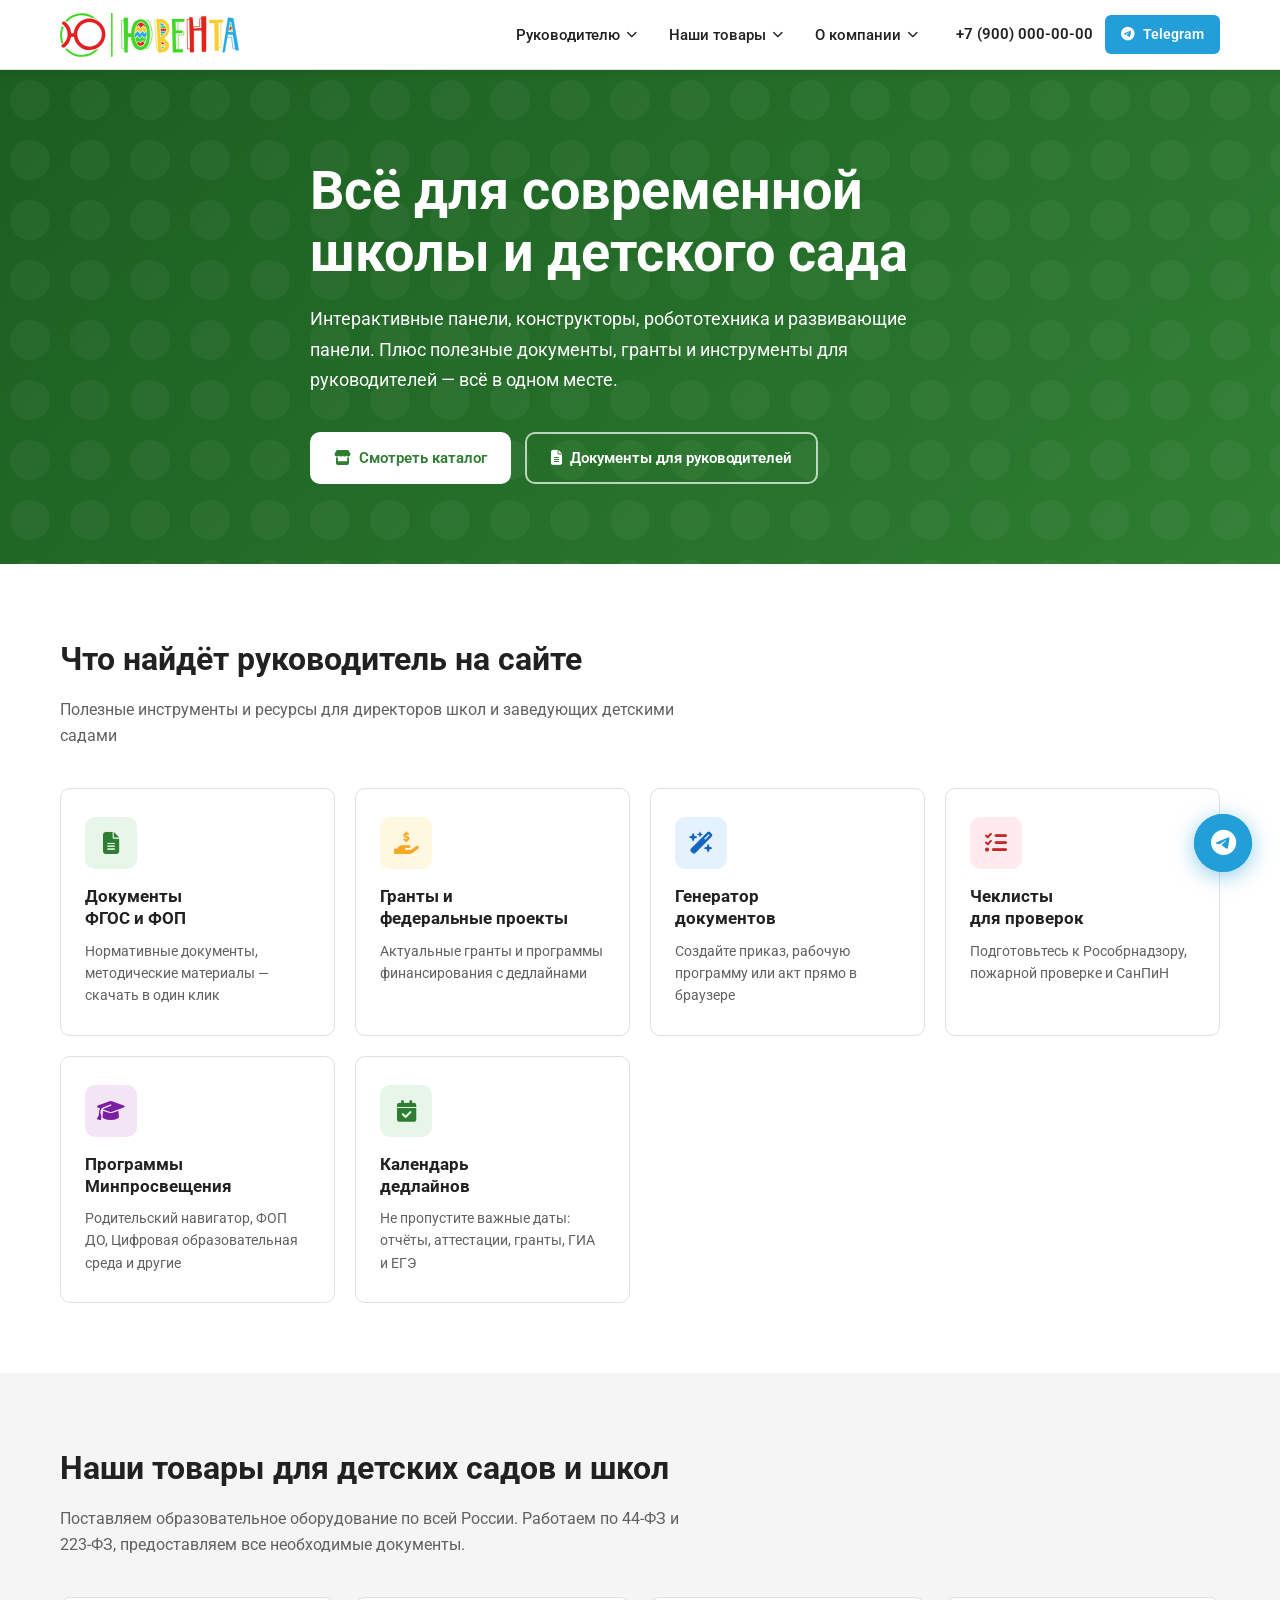
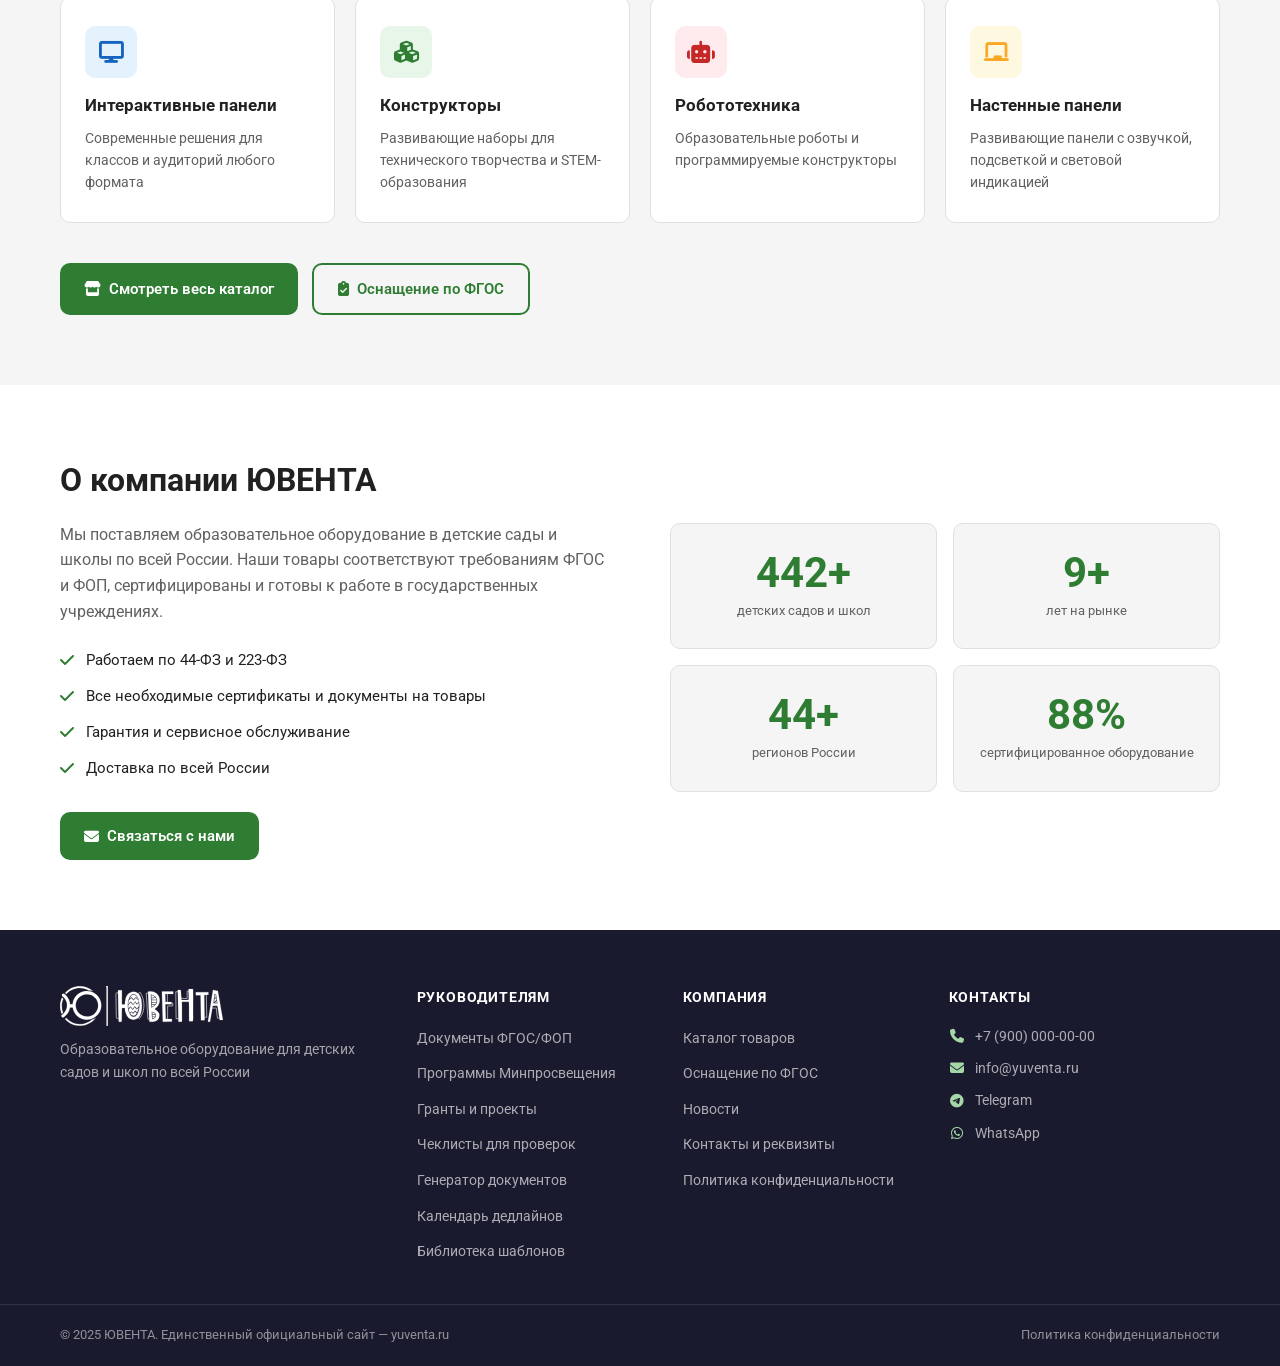
==== commit abdc4ca3: "Add logo to all pages/footer, fix Telegram link, add scroll animations - Replace text logo with SVG " ====
--- a/index.html
+++ b/index.html
@@ -24,10 +24,7 @@
   <header class="header">
     <div class="container header__inner">
 
-      <a href="index.html" class="logo">
-        <!-- Если SVG ещё нет — показываем текст -->
-        <span class="logo__text">ЮВЕНТА</span>
-      </a>
+      <a href="index.html" class="logo"><img src="assets/images/logo.svg" alt="ЮВЕНТА" class="logo__img"></a>
 
       <nav class="nav" id="nav" aria-label="Основная навигация">
         <ul class="nav__list">
@@ -72,7 +69,7 @@
 
       <div class="header__contacts">
         <a href="tel:+79000000000" class="header__phone">+7 (900) 000-00-00</a>
-        <a href="https://t.me/yuventa" class="btn btn--tg" target="_blank" rel="noopener noreferrer">
+        <a href="https://t.me/iuventaru" class="btn btn--tg" target="_blank" rel="noopener noreferrer">
           <i class="fa-brands fa-telegram"></i> Telegram
         </a>
       </div>
@@ -261,7 +258,7 @@
     <div class="container footer__inner">
 
       <div class="footer__col">
-        <div style="font-size: 24px; font-weight: 700; color: #fff; margin-bottom: 12px;">ЮВЕНТА</div>
+        <a href="index.html" class="logo footer__logo"><img src="assets/images/logo.svg" alt="ЮВЕНТА" class="logo__img"></a>
         <p class="footer__desc">Образовательное оборудование для детских садов и школ по всей России</p>
       </div>
 
@@ -293,7 +290,7 @@
         <h4 class="footer__heading">Контакты</h4>
         <p><i class="fa-solid fa-phone"></i> <a href="tel:+79000000000">+7 (900) 000-00-00</a></p>
         <p><i class="fa-solid fa-envelope"></i> <a href="mailto:info@yuventa.ru">info@yuventa.ru</a></p>
-        <p><i class="fa-brands fa-telegram"></i> <a href="https://t.me/yuventa" target="_blank" rel="noopener noreferrer">Telegram</a></p>
+        <p><i class="fa-brands fa-telegram"></i> <a href="https://t.me/iuventaru" target="_blank" rel="noopener noreferrer">Telegram</a></p>
         <p><i class="fa-brands fa-whatsapp"></i> <a href="https://wa.me/79000000000" target="_blank" rel="noopener noreferrer">WhatsApp</a></p>
       </div>
 
@@ -307,10 +304,11 @@
   </footer>
 
   <!-- Плавающая кнопка Telegram -->
-  <a href="https://t.me/yuventa" class="float-btn" target="_blank" rel="noopener noreferrer" aria-label="Написать в Telegram">
+  <a href="https://t.me/iuventaru" class="float-btn" target="_blank" rel="noopener noreferrer" aria-label="Написать в Telegram">
     <i class="fa-brands fa-telegram"></i>
   </a>
 
   <script src="js/nav.js"></script>
+  <script src="js/animate.js"></script>
 </body>
 </html>
--- a/css/style.css
+++ b/css/style.css
@@ -550,7 +550,8 @@
   padding: 56px 20px 40px;
 }
 
-.footer__logo { height: 40px; margin-bottom: 12px; filter: brightness(0) invert(1); }
+.footer__logo { display: block; margin-bottom: 12px; }
+.footer__logo .logo__img { height: 40px; filter: brightness(0) invert(1); }
 .footer__desc { font-size: 14px; line-height: 1.6; opacity: 0.7; }
 
 .footer__heading { font-size: 14px; font-weight: 700; text-transform: uppercase;
@@ -607,10 +608,88 @@
 /* ═══════════════════════════════════════════════════
    АНИМАЦИИ
    ═══════════════════════════════════════════════════ */
+
+/* Базовые keyframes */
 @keyframes fadeSlideUp {
   from { opacity: 0; transform: translateY(28px); }
   to   { opacity: 1; transform: translateY(0); }
 }
+
+@keyframes fadeSlideLeft {
+  from { opacity: 0; transform: translateX(32px); }
+  to   { opacity: 1; transform: translateX(0); }
+}
+
+@keyframes fadeIn {
+  from { opacity: 0; }
+  to   { opacity: 1; }
+}
+
+@keyframes gradientShift {
+  0%   { background-position: 0% 50%; }
+  50%  { background-position: 100% 50%; }
+  100% { background-position: 0% 50%; }
+}
+
+@keyframes float {
+  0%, 100% { transform: translateY(0); }
+  50%       { transform: translateY(-8px); }
+}
+
+@keyframes pulse-ring {
+  0%   { transform: scale(1);    opacity: 1; }
+  100% { transform: scale(1.55); opacity: 0; }
+}
+
+@keyframes countUp {
+  from { opacity: 0; transform: translateY(16px) scale(0.8); }
+  to   { opacity: 1; transform: translateY(0)  scale(1); }
+}
+
+/* ── Scroll reveal ── */
+.reveal {
+  opacity: 0;
+  transform: translateY(30px);
+  transition: opacity 0.6s ease, transform 0.6s ease;
+}
+.reveal.visible {
+  opacity: 1;
+  transform: translateY(0);
+}
+/* задержки для сетки карточек */
+.reveal:nth-child(2) { transition-delay: 0.08s; }
+.reveal:nth-child(3) { transition-delay: 0.16s; }
+.reveal:nth-child(4) { transition-delay: 0.24s; }
+.reveal:nth-child(5) { transition-delay: 0.32s; }
+.reveal:nth-child(6) { transition-delay: 0.40s; }
+
+/* ── Анимированный градиент hero ── */
+.hero, .page-hero {
+  background-size: 200% 200%;
+  animation: gradientShift 8s ease infinite;
+}
+
+/* ── Пульс у плавающей кнопки Telegram ── */
+.float-btn::after {
+  content: '';
+  position: absolute;
+  inset: 0;
+  border-radius: 50%;
+  background: #229ED9;
+  animation: pulse-ring 2.2s ease-out infinite;
+  z-index: -1;
+}
+
+/* ── Лёгкое всплывание иконок в hero ── */
+.hero__icon-float {
+  display: inline-block;
+  animation: float 3s ease-in-out infinite;
+}
+
+/* ── Анимация появления заголовка hero ── */
+.hero__title  { animation: fadeSlideUp  0.7s ease both; }
+.hero__subtitle { animation: fadeSlideUp 0.7s 0.15s ease both; }
+.hero__btns   { animation: fadeSlideUp  0.7s 0.3s  ease both; }
 
 /* ═══════════════════════════════════════════════════
    АДАПТИВНОСТЬ
@@ -697,6 +776,8 @@
     transition-duration: 0.01ms !important;
   }
   html { scroll-behavior: auto; }
-  .card { opacity: 1 !important; transform: none !important; }
+  .card, .reveal { opacity: 1 !important; transform: none !important; }
   .hero__title, .hero__subtitle, .hero__btns { opacity: 1 !important; animation: none !important; }
-}
+  .float-btn::after { display: none; }
+  .hero, .page-hero { animation: none !important; background-size: 100% 100% !important; }
+}
